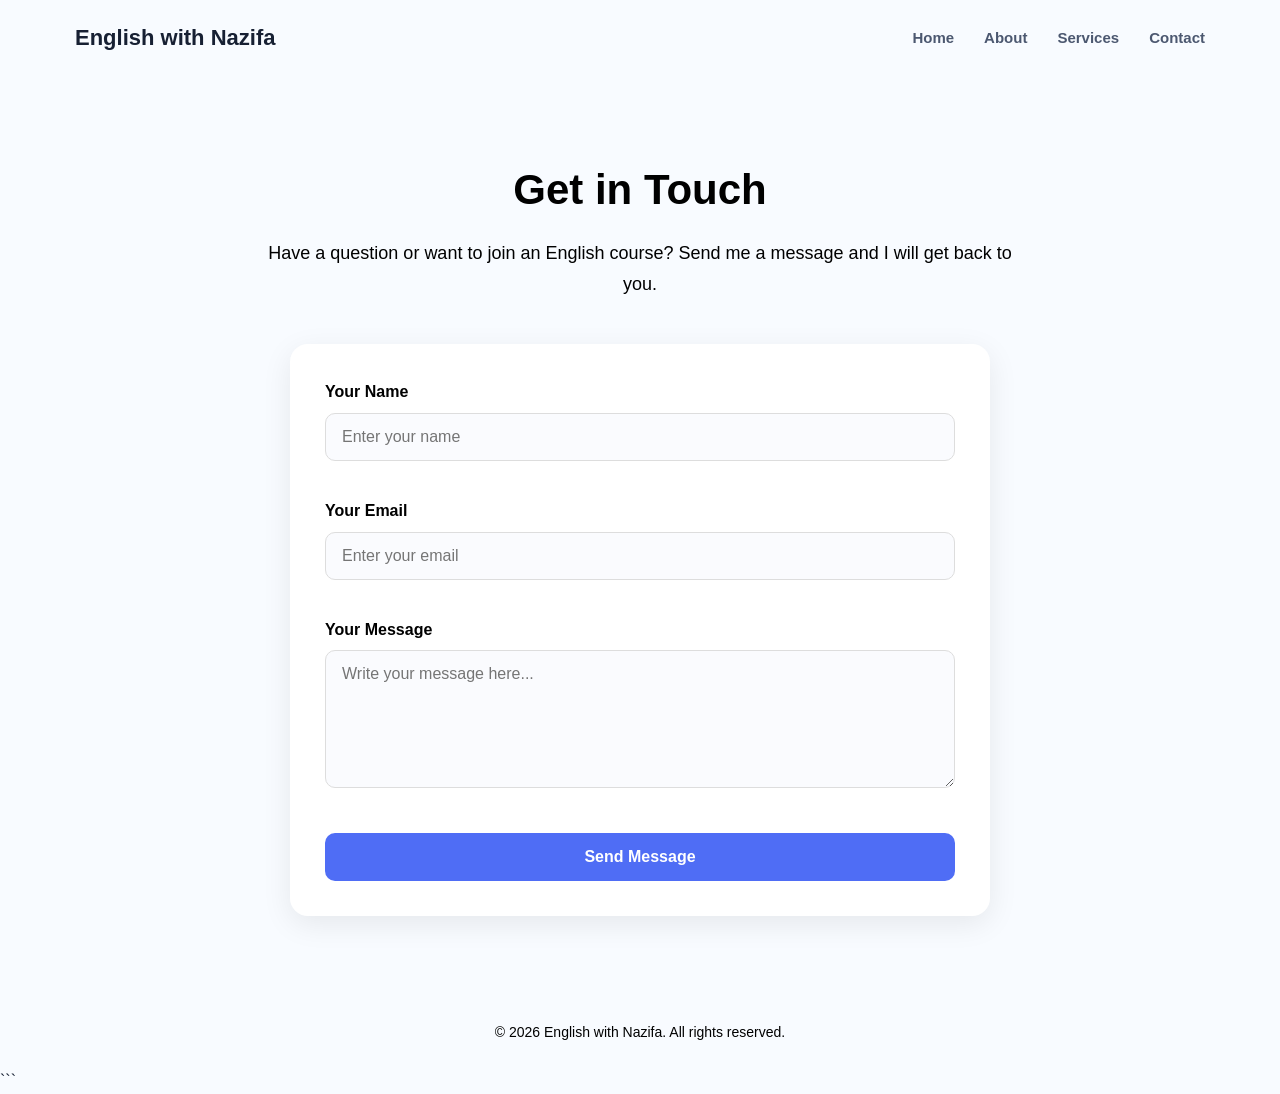
==== contact.html @ 612b7648 "Update English with Nazifa website" ====
<!DOCTYPE html>
<html lang="en">
<head>
    <meta charset="UTF-8">
    <meta name="viewport" content="width=device-width, initial-scale=1.0">

    <title>Contact - English with Nazifa</title>

    <link rel="stylesheet" href="style.css">
</head>

<body>

    <!-- Navigation -->
    <header>
        <nav class="navbar">

            <div class="logo">
                English with Nazifa
            </div>

            <div class="nav-links">
                <a href="index.html">Home</a>
                <a href="about.html">About</a>
                <a href="services.html">Services</a>
                <a href="contact.html">Contact</a>
            </div>

        </nav>
    </header>


    <!-- Contact Section -->
    <section class="contact-page">

        <div class="contact-header">

            <h1>Get in Touch</h1>

            <p>
                Have a question or want to join an English course?
                Send me a message and I will get back to you.
            </p>

        </div>


        <div class="contact-container">

            <form class="contact-form">

                <div class="form-group">
                    <label for="name">Your Name</label>
                    <input
                        type="text"
                        id="name"
                        name="name"
                        placeholder="Enter your name"
                        required>
                </div>


                <div class="form-group">
                    <label for="email">Your Email</label>
                    <input
                        type="email"
                        id="email"
                        name="email"
                        placeholder="Enter your email"
                        required>
                </div>


                <div class="form-group">
                    <label for="message">Your Message</label>
                    <textarea
                        id="message"
                        name="message"
                        rows="6"
                        placeholder="Write your message here..."
                        required></textarea>
                </div>


                <button type="submit" class="register-button">
                    Send Message
                </button>

            </form>

        </div>

    </section>


    <!-- Footer -->
    <footer>
        <p>
            © 2026 English with Nazifa. All rights reserved.
        </p>
    </footer>

</body>
</html>
```
---- style.css ----
* {
    margin: 0;
    padding: 0;
    box-sizing: border-box;
}

html {
    scroll-behavior: smooth;
}

body {
    font-family: Arial, Helvetica, sans-serif;
    background: #f8fbff;
    color: #172033;
    line-height: 1.6;
}

.header {
    background: white;
    border-bottom: 1px solid #e8eef7;
    position: sticky;
    top: 0;
    z-index: 1000;
}

.navbar {
    max-width: 1180px;
    margin: auto;
    min-height: 76px;
    padding: 0 25px;
    display: flex;
    align-items: center;
    justify-content: space-between;
    gap: 25px;
}

.logo {
    text-decoration: none;
    color: #172033;
    font-size: 22px;
    font-weight: 800;
}

.logo span {
    color: #4f6df5;
}

.nav-links {
    list-style: none;
    display: flex;
    gap: 30px;
}

.nav-links a {
    text-decoration: none;
    color: #4c5870;
    font-size: 15px;
    font-weight: 600;
}

.nav-links a:hover {
    color: #4f6df5;
}

.nav-button {
    text-decoration: none;
    background: #4f6df5;
    color: white;
    padding: 12px 20px;
    border-radius: 10px;
    font-size: 14px;
    font-weight: 700;
}

.hero {
    max-width: 1180px;
    min-height: 650px;
    margin: auto;
    padding: 90px 25px;
    display: grid;
    grid-template-columns: 1.25fr 0.75fr;
    align-items: center;
    gap: 70px;
}

.small-title {
    color: #4f6df5;
    font-size: 13px;
    font-weight: 800;
    letter-spacing: 2px;
    margin-bottom: 18px;
}

.hero h1 {
    color: #172033;
    font-size: 58px;
    line-height: 1.08;
    margin-bottom: 25px;
}

.hero h1 span {
    color: #4f6df5;
    display: block;
}

.hero-text {
    max-width: 590px;
    color: #667085;
    font-size: 18px;
    margin-bottom: 32px;
}

.hero-buttons {
    display: flex;
    gap: 15px;
}

.btn {
    display: inline-block;
    text-decoration: none;
    border-radius: 10px;
    padding: 14px 24px;
    font-weight: 700;
}

.primary-btn {
    background: #4f6df5;
    color: white;
}

.secondary-btn {
    background: white;
    color: #4f6df5;
    border: 2px solid #dce4ff;
}

.hero-stats {
    display: flex;
    gap: 45px;
    margin-top: 55px;
}

.hero-stats div {
    display: flex;
    flex-direction: column;
}

.hero-stats strong {
    font-size: 25px;
}

.hero-stats span {
    color: #7a8498;
    font-size: 13px;
}

.hero-card {
    background: white;
    border: 1px solid #e5eaf3;
    border-radius: 25px;
    padding: 45px 35px;
    box-shadow: 0 25px 70px rgba(39, 61, 100, 0.12);
}

.card-icon {
    width: 75px;
    height: 75px;
    display: flex;
    align-items: center;
    justify-content: center;
    border-radius: 20px;
    background: #4f6df5;
    color: white;
    font-size: 25px;
    font-weight: 800;
    margin-bottom: 28px;
}

.hero-card h3 {
    font-size: 27px;
    margin-bottom: 14px;
}

.hero-card p {
    color: #727d91;
    margin-bottom: 30px;
}

.progress-title {
    display: flex;
    justify-content: space-between;
    color: #59657a;
    font-size: 13px;
    margin-bottom: 10px;
}

.progress {
    height: 10px;
    background: #edf0f6;
    border-radius: 20px;
}

.progress-bar {
    width: 78%;
    height: 100%;
    background: #4f6df5;
    border-radius: 20px;
}

.section {
    max-width: 1180px;
    margin: auto;
    padding: 100px 25px;
}

.section-heading {
    max-width: 680px;
    margin: 0 auto 55px;
    text-align: center;
}

.section-label {
    color: #4f6df5;
    font-size: 12px;
    font-weight: 800;
    letter-spacing: 2px;
    margin-bottom: 12px;
}

.section-heading h2,
.about-content h2,
.contact-content h2 {
    font-size: 40px;
    margin-bottom: 15px;
}

.section-heading > p:last-child {
    color: #748096;
}

.courses-grid {
    display: grid;
    grid-template-columns: repeat(3, 1fr);
    gap: 25px;
}

.course-card {
    background: white;
    border: 1px solid #e6ebf4;
    border-radius: 18px;
    padding: 32px;
    box-shadow: 0 10px 35px rgba(30, 50, 80, 0.06);
}

.course-card.featured {
    border: 2px solid #4f6df5;
}

.course-number {
    color: #4f6df5;
    font-size: 13px;
    font-weight: 800;
    margin-bottom: 25px;
}

.course-card h3 {
    font-size: 23px;
    margin-bottom: 15px;
}

.course-card p {
    color: #737f93;
    font-size: 15px;
    margin-bottom: 25px;
}

.course-card a {
    color: #4f6df5;
    text-decoration: none;
    font-weight: 700;
}

.about-section {
    background: #172033;
    color: white;
    padding: 100px max(25px, calc((100% - 1130px) / 2));
    display: grid;
    grid-template-columns: 1fr 0.7fr;
    gap: 90px;
    align-items: center;
}

.about-content h2 {
    color: white;
}

.about-content > p:not(.section-label) {
    color: #b9c1d1;
    margin-bottom: 20px;
}

.about-card {
    background: rgba(255,255,255,0.08);
    border: 1px solid rgba(255,255,255,0.12);
    border-radius: 25px;
    padding: 45px;
    text-align: center;
}

.teacher-circle {
    width: 110px;
    height: 110px;
    margin: auto auto 25px;
    display: flex;
    align-items: center;
    justify-content: center;
    border-radius: 50%;
    background: #4f6df5;
    color: white;
    font-size: 45px;
    font-weight: 800;
}

.about-card h3 {
    font-size: 25px;
}

.about-card p {
    color: #b9c1d1;
}

.teacher-line {
    width: 50px;
    height: 2px;
    background: #4f6df5;
    margin: 22px auto;
}

.features-grid {
    display: grid;
    grid-template-columns: repeat(3, 1fr);
    gap: 25px;
}

.feature {
    background: white;
    border: 1px solid #e6ebf4;
    border-radius: 18px;
    padding: 35px;
}

.feature-icon {
    width: 50px;
    height: 50px;
    display: flex;
    align-items: center;
    justify-content: center;
    background: #edf1ff;
    color: #4f6df5;
    border-radius: 12px;
    margin-bottom: 25px;
}

.feature h3 {
    font-size: 21px;
    margin-bottom: 12px;
}

.feature p {
    color: #748096;
}

.contact-section {
    max-width: 1050px;
    margin: 50px auto 100px;
    padding: 70px;
    background: white;
    border: 1px solid #e4e9f2;
    border-radius: 25px;
    box-shadow: 0 20px 60px rgba(30,50,80,0.08);
    display: grid;
    grid-template-columns: 1fr 1fr;
    gap: 60px;
}

.contact-content h2 {
    font-size: 38px;
}

.contact-content > p:last-child {
    color: #748096;
}

.contact-form {
    display: flex;
    flex-direction: column;
    gap: 15px;
}

.contact-form input,
.contact-form textarea {
    width: 100%;
    padding: 15px;
    border: 1px solid #dce2ec;
    border-radius: 10px;
    background: #fafbfe;
    font-family: inherit;
    outline: none;
}

.contact-form input:focus,
.contact-form textarea:focus {
    border-color: #4f6df5;
}

.contact-form button {
    cursor: pointer;
    border: none;
}

.footer {
    background: #101727;
    color: white;
    padding: 45px 25px;
    display: flex;
    justify-content: space-between;
    align-items: center;
}

.footer h3 span {
    color: #6d87ff;
}

.footer p {
    color: #8994a8;
    font-size: 13px;
}

@media (max-width: 900px) {

    .nav-links {
        display: none;
    }

    .hero {
        grid-template-columns: 1fr;
    }

    .courses-grid,
    .features-grid {
        grid-template-columns: 1fr;
    }

    .about-section {
        grid-template-columns: 1fr;
    }

    .contact-section {
        grid-template-columns: 1fr;
        margin: 50px 25px;
    }

    .footer {
        flex-direction: column;
        text-align: center;
        gap: 20px;
    }
}

@media (max-width: 600px) {

    .hero h1 {
        font-size: 40px;
    }

    .hero-stats {
        gap: 20px;
        flex-wrap: wrap;
    }

    .section {
        padding: 70px 20px;
    }

    .section-heading h2 {
        font-size: 32px;
    }

    .about-section {
        padding: 70px 20px;
    }

    .contact-section {
        padding: 35px 22px;
    }
}
/* Mobile Menu */

.menu-toggle {
    display: none;
    background: #4f6df5;
    color: white;
    border: none;
    font-size: 24px;
    width: 45px;
    height: 45px;
    border-radius: 10px;
    cursor: pointer;
}

@media (max-width: 900px) {

    .navbar {
        position: relative;
    }

    .menu-toggle {
        display: flex;
        align-items: center;
        justify-content: center;
    }

    .nav-links {
        position: absolute;
        top: 76px;
        left: 20px;
        right: 20px;
        background: white;
        flex-direction: column;
        gap: 0;
        padding: 10px 0;
        border-radius: 15px;
        box-shadow: 0 15px 40px rgba(30, 50, 80, 0.15);
        display: none;
    }

    .nav-links.active {
        display: flex;
    }

    .nav-links li a {
        display: block;
        padding: 15px 20px;
    }

    .nav-button {
        display: none;
    }
}
/* Registration Section */

.registration-section {
    padding: 100px 20px;
    background: #f7f9ff;
}

.registration-content {
    max-width: 850px;
    margin: auto;
    text-align: center;
}

.registration-content .section-label {
    color: #4f6df5;
    font-weight: 700;
    letter-spacing: 2px;
    margin-bottom: 12px;
}

.registration-content h2 {
    font-size: 42px;
    margin-bottom: 15px;
    color: #1f2a44;
}

.registration-content > p {
    max-width: 650px;
    margin: 0 auto 40px;
    color: #667085;
    line-height: 1.7;
}

.registration-form {
    background: white;
    padding: 40px;
    border-radius: 20px;
    box-shadow: 0 15px 40px rgba(30, 50, 80, 0.12);
    text-align: left;
}

.form-group {
    margin-bottom: 22px;
}

.form-group label {
    display: block;
    margin-bottom: 8px;
    font-weight: 600;
    color: #1f2a44;
}

.form-group input,
.form-group select,
.form-group textarea {
    width: 100%;
    padding: 14px 16px;
    border: 1px solid #d9deea;
    border-radius: 10px;
    font-size: 15px;
    font-family: inherit;
    box-sizing: border-box;
    outline: none;
    transition: 0.3s;
}

.form-group input:focus,
.form-group select:focus,
.form-group textarea:focus {
    border-color: #4f6df5;
    box-shadow: 0 0 0 3px rgba(79, 109, 245, 0.1);
}

.form-group textarea {
    resize: vertical;
}

.register-button {
    width: 100%;
    padding: 15px;
    border: none;
    border-radius: 10px;
    background: #4f6df5;
    color: white;
    font-size: 16px;
    font-weight: 700;
    cursor: pointer;
    transition: 0.3s;
}

.register-button:hover {
    background: #3d58d8;
    transform: translateY(-2px);
}

/* Mobile Registration */

@media (max-width: 600px) {

    .registration-section {
        padding: 70px 18px;
    }

    .registration-content h2 {
        font-size: 32px;
    }

    .registration-form {
        padding: 25px;
    }
}
/* Registration Success Message */

.registration-message {
    display: none;
    margin-top: 20px;
    padding: 20px;
    background: #eef4ff;
    border-radius: 12px;
    text-align: center;
    color: #1f2a44;
    font-weight: 600;
    line-height: 1.8;
}
/* =========================
   Professional Animations
   ========================= */

html {
    scroll-behavior: smooth;
}

/* Smooth section appearance */

section {
    animation: fadeUp 0.8s ease both;
}

@keyframes fadeUp {
    from {
        opacity: 0;
        transform: translateY(20px);
    }

    to {
        opacity: 1;
        transform: translateY(0);
    }
}

/* Course Cards */

.course-card {
    transition: transform 0.3s ease, box-shadow 0.3s ease;
}
/* Buttons */

button,
a {
    transition: all 0.3s ease;
}

.register-button:hover,
.nav-button:hover,
.hero-buttons a:hover,
button:hover {
    transform: translateY(-3px);
    box-shadow: 0 10px 25px rgba(79, 109, 245, 0.20);
}

/* Navigation Links */

.nav-links a {
    transition: color 0.3s ease, transform 0.3s ease;
}

.nav-links a:hover {
    transform: translateY(-2px);
}

/* Images */

img {
    transition: transform 0.4s ease;
}

img:hover {
    transform: scale(1.03);
}
/* About Page */

.about-page {
    min-height: 70vh;
    display: flex;
    justify-content: center;
    align-items: center;
    padding: 80px 20px;
    text-align: center;
}

.about-content {
    max-width: 800px;
    margin: auto;
}

.about-content h1 {
    font-size: 42px;
    margin-bottom: 25px;
}

.about-content p {
    font-size: 18px;
    line-height: 1.8;
    margin-bottom: 20px;
}

.about-content .register-button {
    display: inline-block;
    margin-top: 15px;
    text-decoration: none;
}

footer {
    text-align: center;
    padding: 25px 20px;
}

footer p {
    font-size: 14px;
    line-height: 1.6;
    margin: 0;
}
.about-content h1,
.about-content p,
footer p {
    color: #000000;
}
.about-content h1,
.about-content p,
footer,
footer p {
    color: #000 !important;
}
/* Services Page */

.services-page {
    padding: 80px 20px;
    min-height: 70vh;
}

.services-header {
    text-align: center;
    max-width: 750px;
    margin: 0 auto 50px;
}

.services-header h1 {
    font-size: 42px;
    margin-bottom: 15px;
    color: #000 !important;
}

.services-header p {
    font-size: 18px;
    line-height: 1.7;
    color: #000 !important;
}

.services-container {
    display: grid;
    grid-template-columns: repeat(3, 1fr);
    gap: 25px;
    max-width: 1100px;
    margin: 0 auto;
}

.service-card {
    padding: 35px 25px;
    border-radius: 18px;
    background: #ffffff;
    box-shadow: 0 8px 25px rgba(0, 0, 0, 0.08);
    text-align: center;
    transition: all 0.3s ease;
}

.service-card:hover {
    transform: translateY(-8px);
    box-shadow: 0 15px 35px rgba(0, 0, 0, 0.12);
}

.service-card h2 {
    margin-bottom: 15px;
    color: #000 !important;
}

.service-card p {
    line-height: 1.7;
    margin-bottom: 25px;
    color: #000 !important;
}

.service-card .register-button {
    display: inline-block;
    text-decoration: none;
}


/* Mobile */

@media (max-width: 768px) {

    .services-container {
        grid-template-columns: 1fr;
    }

    .services-header h1 {
        font-size: 32px;
    }

}
/* Contact Page */

.contact-page {
    min-height: 70vh;
    padding: 80px 20px;
}

.contact-header {
    text-align: center;
    max-width: 750px;
    margin: 0 auto 45px;
}

.contact-header h1 {
    font-size: 42px;
    margin-bottom: 15px;
    color: #000 !important;
}

.contact-header p {
    font-size: 18px;
    line-height: 1.7;
    color: #000 !important;
}

.contact-container {
    max-width: 700px;
    margin: 0 auto;
}

.contact-form {
    background: #fff;
    padding: 35px;
    border-radius: 18px;
    box-shadow: 0 8px 30px rgba(0, 0, 0, 0.08);
}

.form-group {
    margin-bottom: 22px;
}

.form-group label {
    display: block;
    margin-bottom: 8px;
    font-weight: 600;
    color: #000 !important;
}

.form-group input,
.form-group textarea {
    width: 100%;
    padding: 14px 16px;
    border: 1px solid #ddd;
    border-radius: 10px;
    font-size: 16px;
    font-family: inherit;
    box-sizing: border-box;
    outline: none;
    transition: all 0.3s ease;
}

.form-group input:focus,
.form-group textarea:focus {
    border-color: #4f6df5;
    box-shadow: 0 0 0 3px rgba(79, 109, 245, 0.12);
}

.form-group textarea {
    resize: vertical;
}

.contact-form .register-button {
    border: none;
    cursor: pointer;
    font-size: 16px;
}


/* Mobile */

@media (max-width: 768px) {

    .contact-page {
        padding: 50px 15px;
    }

    .contact-header h1 {
        font-size: 32px;
    }

    .contact-form {
        padding: 25px 20px;
    }

}
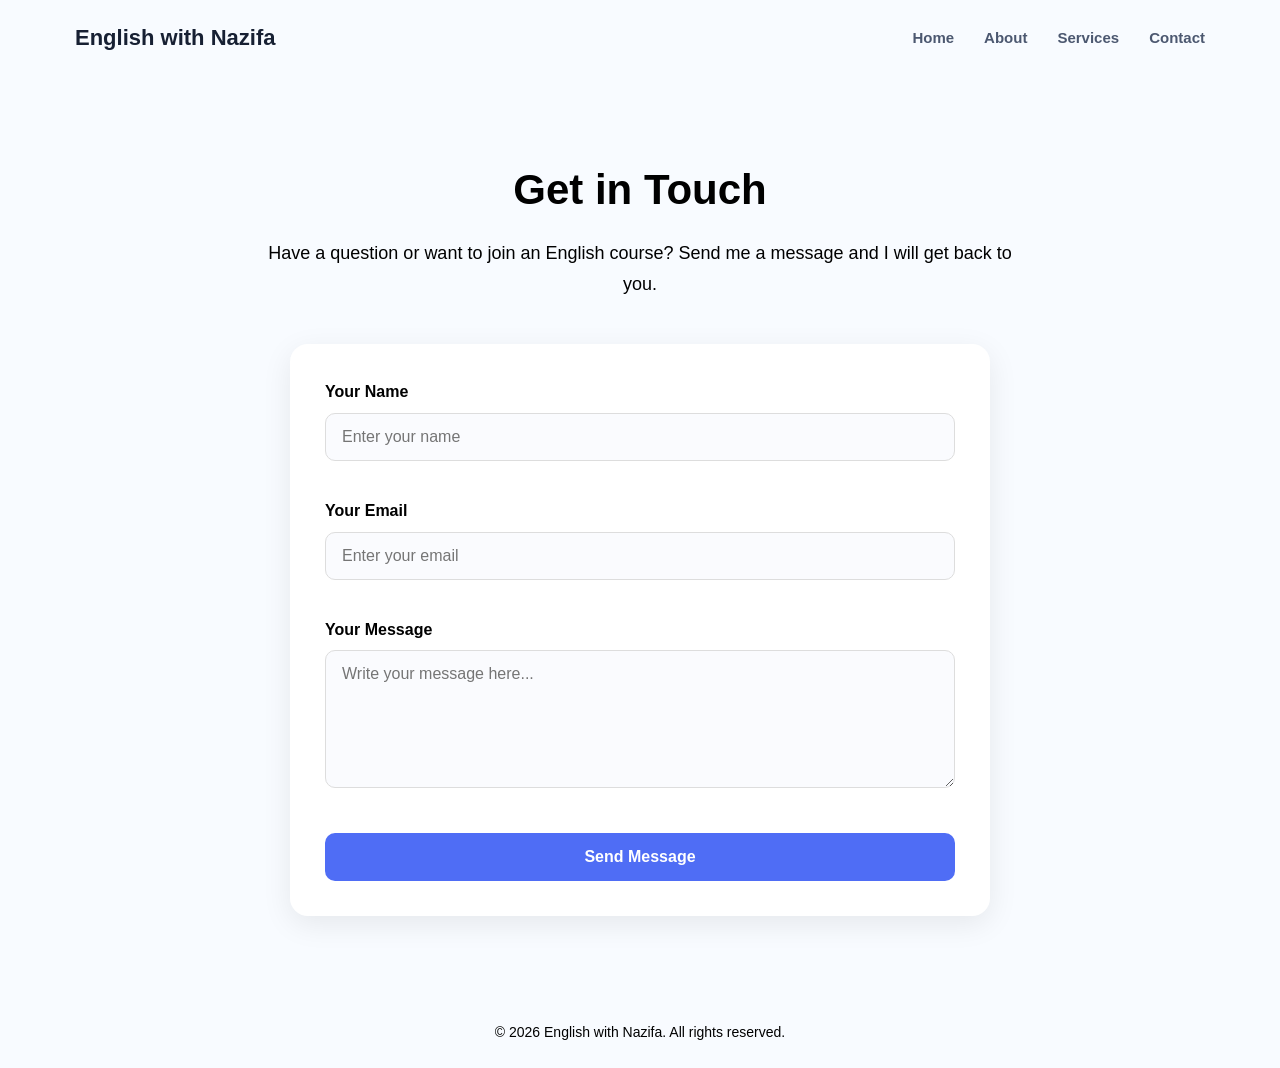
==== commit f509ee7b: "Update website" ====
--- a/contact.html
+++ b/contact.html
@@ -103,4 +103,3 @@
 
 </body>
 </html>
-```
